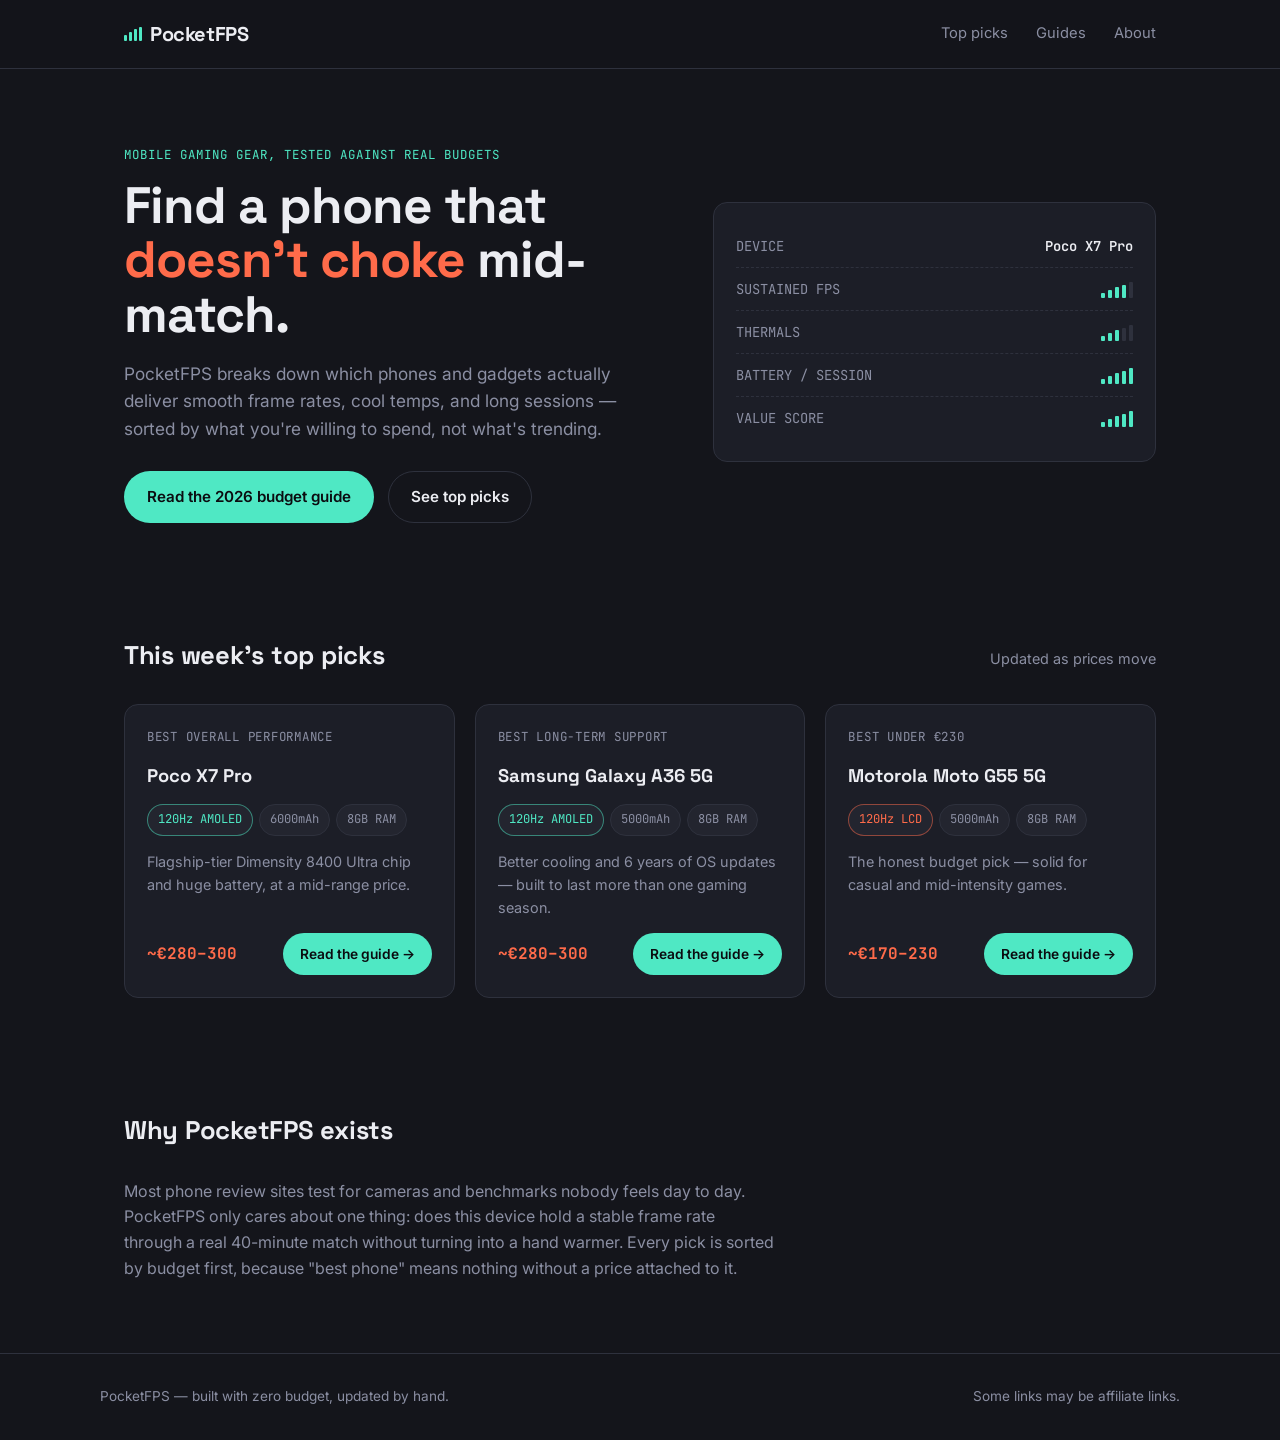
==== index.html @ 5d1fb394 "Add files via upload" ====
<!DOCTYPE html>
<html lang="en">
<head>
<meta charset="UTF-8">
<meta name="viewport" content="width=device-width, initial-scale=1.0">
<title>PocketFPS — Phones & gadgets that keep up with your game</title>
<meta name="description" content="No-fluff picks and comparisons for phones and gadgets that actually hold up for mobile gaming, at every budget.">
<link rel="preconnect" href="https://fonts.googleapis.com">
<link href="https://fonts.googleapis.com/css2?family=Space+Grotesk:wght@500;700&family=Inter:wght@400;500;600&family=JetBrains+Mono:wght@400;500&display=swap" rel="stylesheet">
<link rel="stylesheet" href="style.css">
</head>
<body>

<header class="site">
  <div class="site-header-inner">
    <a href="index.html" class="logo">
      <span class="bars"><i></i><i></i><i></i><i></i></span>
      PocketFPS
    </a>
    <nav class="site-nav">
      <a href="#picks">Top picks</a>
      <a href="best-budget-gaming-phones-2026.html">Guides</a>
      <a href="#about">About</a>
    </nav>
  </div>
</header>

<section class="hero">
  <div>
    <span class="eyebrow">Mobile gaming gear, tested against real budgets</span>
    <h1 class="hero-title">Find a phone that <span class="accent">doesn't choke</span> mid-match.</h1>
    <p class="sub">PocketFPS breaks down which phones and gadgets actually deliver smooth frame rates, cool temps, and long sessions — sorted by what you're willing to spend, not what's trending.</p>
    <div style="display:flex; gap:14px; flex-wrap:wrap;">
      <a href="best-budget-gaming-phones-2026.html" class="btn btn-primary">Read the 2026 budget guide</a>
      <a href="#picks" class="btn btn-ghost">See top picks</a>
    </div>
  </div>

  <div class="device-card">
    <div class="row">
      <span class="label">DEVICE</span>
      <span class="value">Poco X7 Pro</span>
    </div>
    <div class="row">
      <span class="label">SUSTAINED FPS</span>
      <span class="value"><span class="signal s4"><i></i><i></i><i></i><i></i><i></i></span></span>
    </div>
    <div class="row">
      <span class="label">THERMALS</span>
      <span class="value"><span class="signal s3"><i></i><i></i><i></i><i></i><i></i></span></span>
    </div>
    <div class="row">
      <span class="label">BATTERY / SESSION</span>
      <span class="value"><span class="signal s5"><i></i><i></i><i></i><i></i><i></i></span></span>
    </div>
    <div class="row">
      <span class="label">VALUE SCORE</span>
      <span class="value"><span class="signal s5"><i></i><i></i><i></i><i></i><i></i></span></span>
    </div>
  </div>
</section>

<section class="section" id="picks">
  <div class="section-head">
    <h2 class="section-title">This week's top picks</h2>
    <span class="section-note">Updated as prices move</span>
  </div>

  <div class="grid">
    <div class="pick-card">
      <span class="rank">BEST OVERALL PERFORMANCE</span>
      <h3>Poco X7 Pro</h3>
      <div class="chips">
        <span class="chip mint">120Hz AMOLED</span>
        <span class="chip">6000mAh</span>
        <span class="chip">8GB RAM</span>
      </div>
      <p style="color:var(--muted); font-size:0.9rem; margin:0;">Flagship-tier Dimensity 8400 Ultra chip and huge battery, at a mid-range price.</p>
      <div class="cta">
        <span class="price">~€280–300</span>
        <a href="best-budget-gaming-phones-2026.html" class="btn btn-primary">Read the guide →</a>
      </div>
    </div>

    <div class="pick-card">
      <span class="rank">BEST LONG-TERM SUPPORT</span>
      <h3>Samsung Galaxy A36 5G</h3>
      <div class="chips">
        <span class="chip mint">120Hz AMOLED</span>
        <span class="chip">5000mAh</span>
        <span class="chip">8GB RAM</span>
      </div>
      <p style="color:var(--muted); font-size:0.9rem; margin:0;">Better cooling and 6 years of OS updates — built to last more than one gaming season.</p>
      <div class="cta">
        <span class="price">~€280–300</span>
        <a href="best-budget-gaming-phones-2026.html" class="btn btn-primary">Read the guide →</a>
      </div>
    </div>

    <div class="pick-card">
      <span class="rank">BEST UNDER €230</span>
      <h3>Motorola Moto G55 5G</h3>
      <div class="chips">
        <span class="chip coral">120Hz LCD</span>
        <span class="chip">5000mAh</span>
        <span class="chip">8GB RAM</span>
      </div>
      <p style="color:var(--muted); font-size:0.9rem; margin:0;">The honest budget pick — solid for casual and mid-intensity games.</p>
      <div class="cta">
        <span class="price">~€170–230</span>
        <a href="best-budget-gaming-phones-2026.html" class="btn btn-primary">Read the guide →</a>
      </div>
    </div>
  </div>
</section>

<section class="section" id="about">
  <div class="section-head">
    <h2 class="section-title">Why PocketFPS exists</h2>
  </div>
  <p style="max-width:65ch; color:var(--muted);">Most phone review sites test for cameras and benchmarks nobody feels day to day. PocketFPS only cares about one thing: does this device hold a stable frame rate through a real 40-minute match without turning into a hand warmer. Every pick is sorted by budget first, because "best phone" means nothing without a price attached to it.</p>
</section>

<footer class="site">
  <div class="footer-inner">
    <span>PocketFPS — built with zero budget, updated by hand.</span>
    <span>Some links may be affiliate links.</span>
  </div>
</footer>

</body>
</html>
---- style.css ----
/* ============================================
   PocketFPS — design tokens
   ============================================ */
:root {
  --bg: #14151B;
  --surface: #1C1E27;
  --surface-2: #23252F;
  --text: #ECEDF2;
  --muted: #8B8FA3;
  --mint: #4FE8C4;
  --coral: #FF6B4A;
  --border: #2E313D;

  --font-display: 'Space Grotesk', 'Arial Narrow', sans-serif;
  --font-body: 'Inter', system-ui, sans-serif;
  --font-mono: 'JetBrains Mono', 'Courier New', monospace;

  --radius: 14px;
  --max-w: 1080px;
}

* { box-sizing: border-box; }

html { scroll-behavior: smooth; }

@media (prefers-reduced-motion: reduce) {
  html { scroll-behavior: auto; }
  * { animation: none !important; transition: none !important; }
}

body {
  margin: 0;
  background: var(--bg);
  color: var(--text);
  font-family: var(--font-body);
  line-height: 1.6;
  -webkit-font-smoothing: antialiased;
}

a { color: inherit; }

:focus-visible {
  outline: 2px solid var(--mint);
  outline-offset: 2px;
}

.wrap {
  max-width: var(--max-w);
  margin: 0 auto;
  padding: 0 24px;
}

/* ---------- Header ---------- */
header.site {
  border-bottom: 1px solid var(--border);
  position: sticky;
  top: 0;
  background: rgba(20, 21, 27, 0.92);
  backdrop-filter: blur(8px);
  z-index: 20;
}

.site-header-inner {
  display: flex;
  align-items: center;
  justify-content: space-between;
  padding: 18px 24px;
  max-width: var(--max-w);
  margin: 0 auto;
}

.logo {
  font-family: var(--font-display);
  font-weight: 700;
  font-size: 1.25rem;
  letter-spacing: -0.02em;
  text-decoration: none;
  display: flex;
  align-items: center;
  gap: 8px;
}

.logo .bars { display: inline-flex; align-items: flex-end; gap: 2px; height: 14px; }
.logo .bars i {
  display: block;
  width: 3px;
  background: var(--mint);
  border-radius: 1px;
}
.logo .bars i:nth-child(1) { height: 40%; }
.logo .bars i:nth-child(2) { height: 65%; }
.logo .bars i:nth-child(3) { height: 85%; }
.logo .bars i:nth-child(4) { height: 100%; }

nav.site-nav { display: flex; gap: 28px; font-size: 0.92rem; color: var(--muted); }
nav.site-nav a { text-decoration: none; }
nav.site-nav a:hover { color: var(--text); }

/* ---------- Hero ---------- */
.hero {
  padding: 72px 24px 56px;
  display: grid;
  grid-template-columns: 1.1fr 0.9fr;
  gap: 48px;
  align-items: center;
  max-width: var(--max-w);
  margin: 0 auto;
}

@media (max-width: 820px) {
  .hero { grid-template-columns: 1fr; padding-top: 48px; }
}

.eyebrow {
  font-family: var(--font-mono);
  font-size: 0.78rem;
  color: var(--mint);
  letter-spacing: 0.08em;
  text-transform: uppercase;
  display: inline-block;
  margin-bottom: 14px;
}

h1.hero-title {
  font-family: var(--font-display);
  font-size: clamp(2.1rem, 4.5vw, 3.2rem);
  line-height: 1.06;
  letter-spacing: -0.02em;
  margin: 0 0 18px;
}

h1.hero-title .accent { color: var(--coral); }

.hero p.sub {
  color: var(--muted);
  font-size: 1.08rem;
  max-width: 46ch;
  margin: 0 0 28px;
}

.btn {
  display: inline-flex;
  align-items: center;
  gap: 8px;
  padding: 13px 22px;
  border-radius: 999px;
  font-weight: 600;
  font-size: 0.95rem;
  text-decoration: none;
  border: 1px solid transparent;
}
.btn-primary { background: var(--mint); color: #0B0C10; }
.btn-primary:hover { background: #6EF0D3; }
.btn-ghost { border-color: var(--border); color: var(--text); }
.btn-ghost:hover { border-color: var(--muted); }

/* ---------- Device card (signature element) ---------- */
.device-card {
  background: var(--surface);
  border: 1px solid var(--border);
  border-radius: var(--radius);
  padding: 22px;
}

.device-card .row {
  display: flex;
  justify-content: space-between;
  align-items: center;
  padding: 10px 0;
  border-bottom: 1px dashed var(--border);
  font-family: var(--font-mono);
  font-size: 0.86rem;
}
.device-card .row:last-child { border-bottom: none; }
.device-card .row .label { color: var(--muted); }
.device-card .row .value { color: var(--text); font-weight: 600; }

/* signal-bar score meter, 1-5 */
.signal {
  display: inline-flex;
  align-items: flex-end;
  gap: 3px;
  height: 16px;
  vertical-align: middle;
}
.signal i {
  width: 4px;
  border-radius: 1px;
  background: var(--border);
}
.signal i:nth-child(1) { height: 30%; }
.signal i:nth-child(2) { height: 50%; }
.signal i:nth-child(3) { height: 68%; }
.signal i:nth-child(4) { height: 84%; }
.signal i:nth-child(5) { height: 100%; }
.signal.s1 i:nth-child(1) { background: var(--mint); }
.signal.s2 i:nth-child(1), .signal.s2 i:nth-child(2) { background: var(--mint); }
.signal.s3 i:nth-child(1), .signal.s3 i:nth-child(2), .signal.s3 i:nth-child(3) { background: var(--mint); }
.signal.s4 i:nth-child(1), .signal.s4 i:nth-child(2), .signal.s4 i:nth-child(3), .signal.s4 i:nth-child(4) { background: var(--mint); }
.signal.s5 i { background: var(--mint); }

/* spec chip / battery-pill badge */
.chip {
  display: inline-flex;
  align-items: center;
  gap: 6px;
  font-family: var(--font-mono);
  font-size: 0.76rem;
  padding: 5px 10px;
  border-radius: 999px;
  border: 1px solid var(--border);
  color: var(--muted);
  background: var(--surface-2);
}
.chip.coral { border-color: rgba(255,107,74,0.5); color: var(--coral); }
.chip.mint { border-color: rgba(79,232,196,0.5); color: var(--mint); }

/* ---------- Section headings ---------- */
.section {
  padding: 56px 24px;
  max-width: var(--max-w);
  margin: 0 auto;
}
.section-head {
  display: flex;
  justify-content: space-between;
  align-items: baseline;
  margin-bottom: 28px;
  flex-wrap: wrap;
  gap: 12px;
}
h2.section-title {
  font-family: var(--font-display);
  font-size: 1.6rem;
  letter-spacing: -0.01em;
  margin: 0;
}
.section-note { color: var(--muted); font-size: 0.9rem; }

/* ---------- Pick cards grid ---------- */
.grid {
  display: grid;
  grid-template-columns: repeat(auto-fit, minmax(260px, 1fr));
  gap: 20px;
}

.pick-card {
  background: var(--surface);
  border: 1px solid var(--border);
  border-radius: var(--radius);
  padding: 22px;
  display: flex;
  flex-direction: column;
  gap: 14px;
}
.pick-card .rank {
  font-family: var(--font-mono);
  color: var(--muted);
  font-size: 0.78rem;
  letter-spacing: 0.06em;
}
.pick-card h3 {
  margin: 0;
  font-family: var(--font-display);
  font-size: 1.15rem;
}
.pick-card .price {
  font-family: var(--font-mono);
  color: var(--coral);
  font-weight: 700;
}
.pick-card .chips { display: flex; flex-wrap: wrap; gap: 6px; }
.pick-card .cta {
  margin-top: auto;
  display: flex;
  align-items: center;
  justify-content: space-between;
  gap: 12px;
}
.pick-card .cta .btn { padding: 9px 16px; font-size: 0.86rem; }

/* ---------- Article ---------- */
article.post {
  max-width: 760px;
  margin: 0 auto;
  padding: 56px 24px 80px;
}
.post-meta {
  font-family: var(--font-mono);
  font-size: 0.8rem;
  color: var(--muted);
  margin-bottom: 14px;
}
article.post h1 {
  font-family: var(--font-display);
  font-size: clamp(1.8rem, 3.4vw, 2.5rem);
  line-height: 1.12;
  margin: 0 0 22px;
}
article.post h2 {
  font-family: var(--font-display);
  font-size: 1.4rem;
  margin: 40px 0 14px;
}
article.post p { color: #D6D8E0; margin: 0 0 16px; }
article.post .lede { color: var(--text); font-size: 1.1rem; }

.callout {
  background: var(--surface);
  border: 1px solid var(--border);
  border-left: 3px solid var(--mint);
  border-radius: 8px;
  padding: 16px 18px;
  font-size: 0.92rem;
  color: var(--muted);
  margin: 24px 0;
}

table.spec-table {
  width: 100%;
  border-collapse: collapse;
  font-family: var(--font-mono);
  font-size: 0.84rem;
  margin: 20px 0 32px;
}
table.spec-table th, table.spec-table td {
  border-bottom: 1px solid var(--border);
  padding: 10px 12px;
  text-align: left;
}
table.spec-table th { color: var(--muted); font-weight: 500; }

/* ---------- Footer ---------- */
footer.site {
  border-top: 1px solid var(--border);
  padding: 32px 24px;
  color: var(--muted);
  font-size: 0.85rem;
}
.footer-inner {
  max-width: var(--max-w);
  margin: 0 auto;
  display: flex;
  justify-content: space-between;
  flex-wrap: wrap;
  gap: 10px;
}
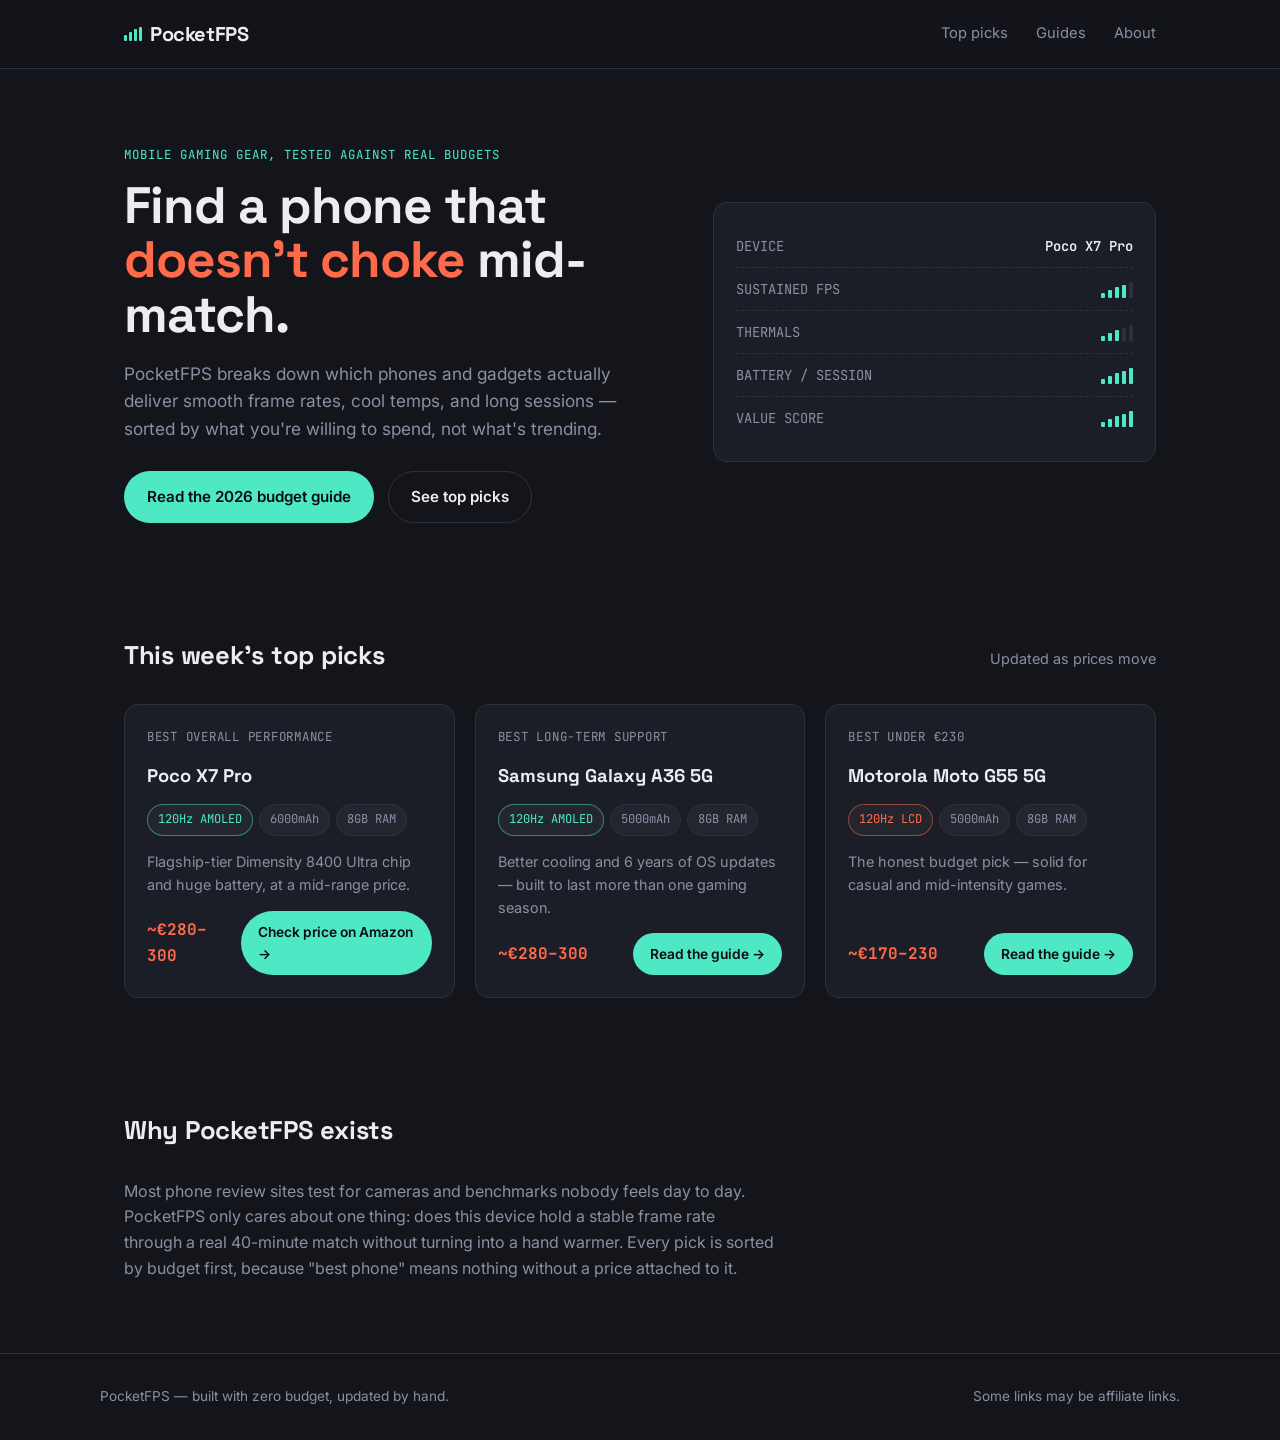
==== commit 98de6759: "Update index.html" ====
--- a/index.html
+++ b/index.html
@@ -78,7 +78,9 @@
       <p style="color:var(--muted); font-size:0.9rem; margin:0;">Flagship-tier Dimensity 8400 Ultra chip and huge battery, at a mid-range price.</p>
       <div class="cta">
         <span class="price">~€280–300</span>
-        <a href="best-budget-gaming-phones-2026.html" class="btn btn-primary">Read the guide →</a>
+        <a href="https://www.amazon.fr/-/en/Smartphone-Dimensity-8400-Ultra-Processor-HyperCharge/dp/B0DS1VS2VJ?crid=379S99R59P61X&dib=eyJ2IjoiMSJ9.[base64].xSYcqeY0ggqFHmRc0xEbyWRZU8TW9QAqCROKd1k_JqY&dib_tag=se&keywords=Poco+X7+Pro&qid=1784816529&s=specialty-aps&sprefix=poco+x7+pro%2Cspecialty-aps%2C194&sr=8-7&linkCode=ll2&tag=ilefpins-21&linkId=d4381f4cb58cd0c11b9b6e4cb8e6effd&ref_=as_li_ss_tl" class="btn btn-primary">
+Check price on Amazon →
+</a>
       </div>
     </div>
 
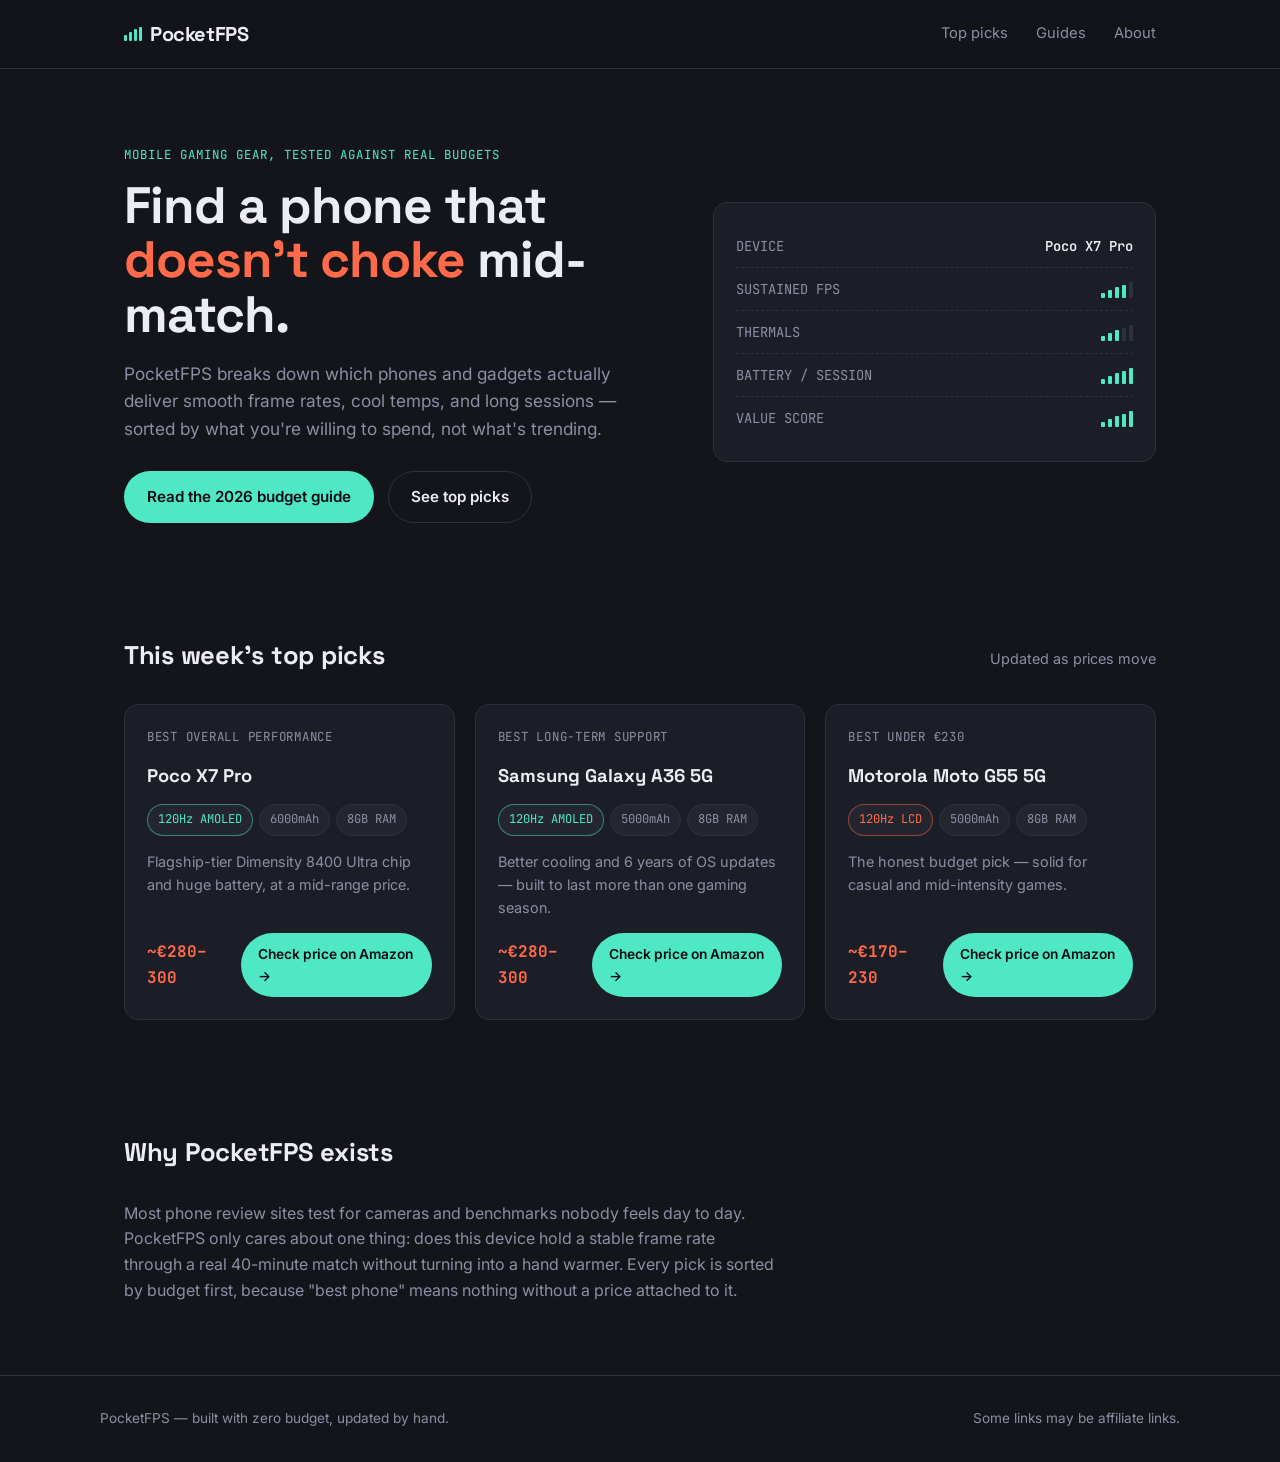
==== commit c9d980e9: "Update index.html" ====
--- a/index.html
+++ b/index.html
@@ -95,7 +95,9 @@
       <p style="color:var(--muted); font-size:0.9rem; margin:0;">Better cooling and 6 years of OS updates — built to last more than one gaming season.</p>
       <div class="cta">
         <span class="price">~€280–300</span>
-        <a href="best-budget-gaming-phones-2026.html" class="btn btn-primary">Read the guide →</a>
+        <a href="https://amzn.to/4yCDemm" class="btn btn-primary">
+Check price on Amazon →
+</a>
       </div>
     </div>
 
@@ -110,7 +112,9 @@
       <p style="color:var(--muted); font-size:0.9rem; margin:0;">The honest budget pick — solid for casual and mid-intensity games.</p>
       <div class="cta">
         <span class="price">~€170–230</span>
-        <a href="best-budget-gaming-phones-2026.html" class="btn btn-primary">Read the guide →</a>
+        <a href="https://amzn.to/4baOXyx" class="btn btn-primary">
+Check price on Amazon →
+</a>
       </div>
     </div>
   </div>
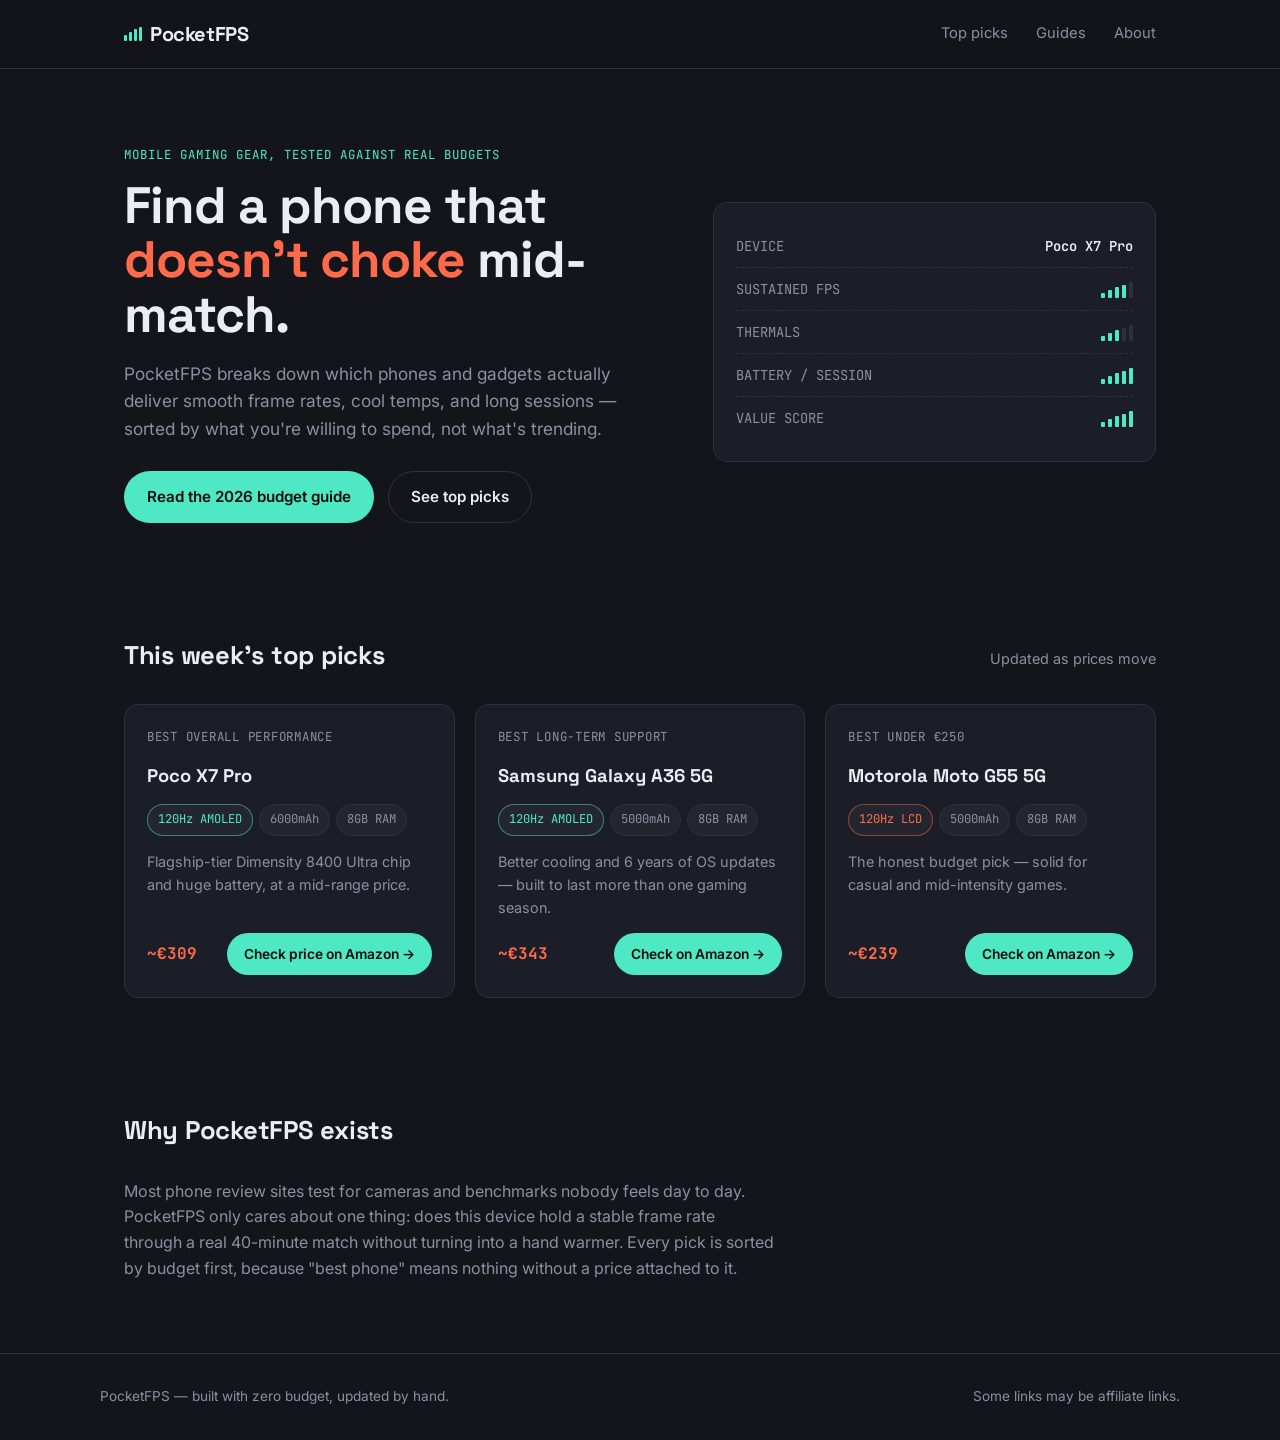
==== commit dd06bcb8: "Update index.html" ====
--- a/index.html
+++ b/index.html
@@ -77,7 +77,7 @@
       </div>
       <p style="color:var(--muted); font-size:0.9rem; margin:0;">Flagship-tier Dimensity 8400 Ultra chip and huge battery, at a mid-range price.</p>
       <div class="cta">
-        <span class="price">~€280–300</span>
+        <span class="price">~€309</span>
         <a href="https://www.amazon.fr/-/en/Smartphone-Dimensity-8400-Ultra-Processor-HyperCharge/dp/B0DS1VS2VJ?crid=379S99R59P61X&dib=eyJ2IjoiMSJ9.[base64].xSYcqeY0ggqFHmRc0xEbyWRZU8TW9QAqCROKd1k_JqY&dib_tag=se&keywords=Poco+X7+Pro&qid=1784816529&s=specialty-aps&sprefix=poco+x7+pro%2Cspecialty-aps%2C194&sr=8-7&linkCode=ll2&tag=ilefpins-21&linkId=d4381f4cb58cd0c11b9b6e4cb8e6effd&ref_=as_li_ss_tl" class="btn btn-primary">
 Check price on Amazon →
 </a>
@@ -94,15 +94,15 @@
       </div>
       <p style="color:var(--muted); font-size:0.9rem; margin:0;">Better cooling and 6 years of OS updates — built to last more than one gaming season.</p>
       <div class="cta">
-        <span class="price">~€280–300</span>
+        <span class="price">~€343</span>
         <a href="https://amzn.to/4yCDemm" class="btn btn-primary">
-Check price on Amazon →
+Check on Amazon →
 </a>
       </div>
     </div>
 
     <div class="pick-card">
-      <span class="rank">BEST UNDER €230</span>
+      <span class="rank">BEST UNDER €250</span>
       <h3>Motorola Moto G55 5G</h3>
       <div class="chips">
         <span class="chip coral">120Hz LCD</span>
@@ -111,9 +111,9 @@
       </div>
       <p style="color:var(--muted); font-size:0.9rem; margin:0;">The honest budget pick — solid for casual and mid-intensity games.</p>
       <div class="cta">
-        <span class="price">~€170–230</span>
+        <span class="price">~€239</span>
         <a href="https://amzn.to/4baOXyx" class="btn btn-primary">
-Check price on Amazon →
+Check on Amazon →
 </a>
       </div>
     </div>
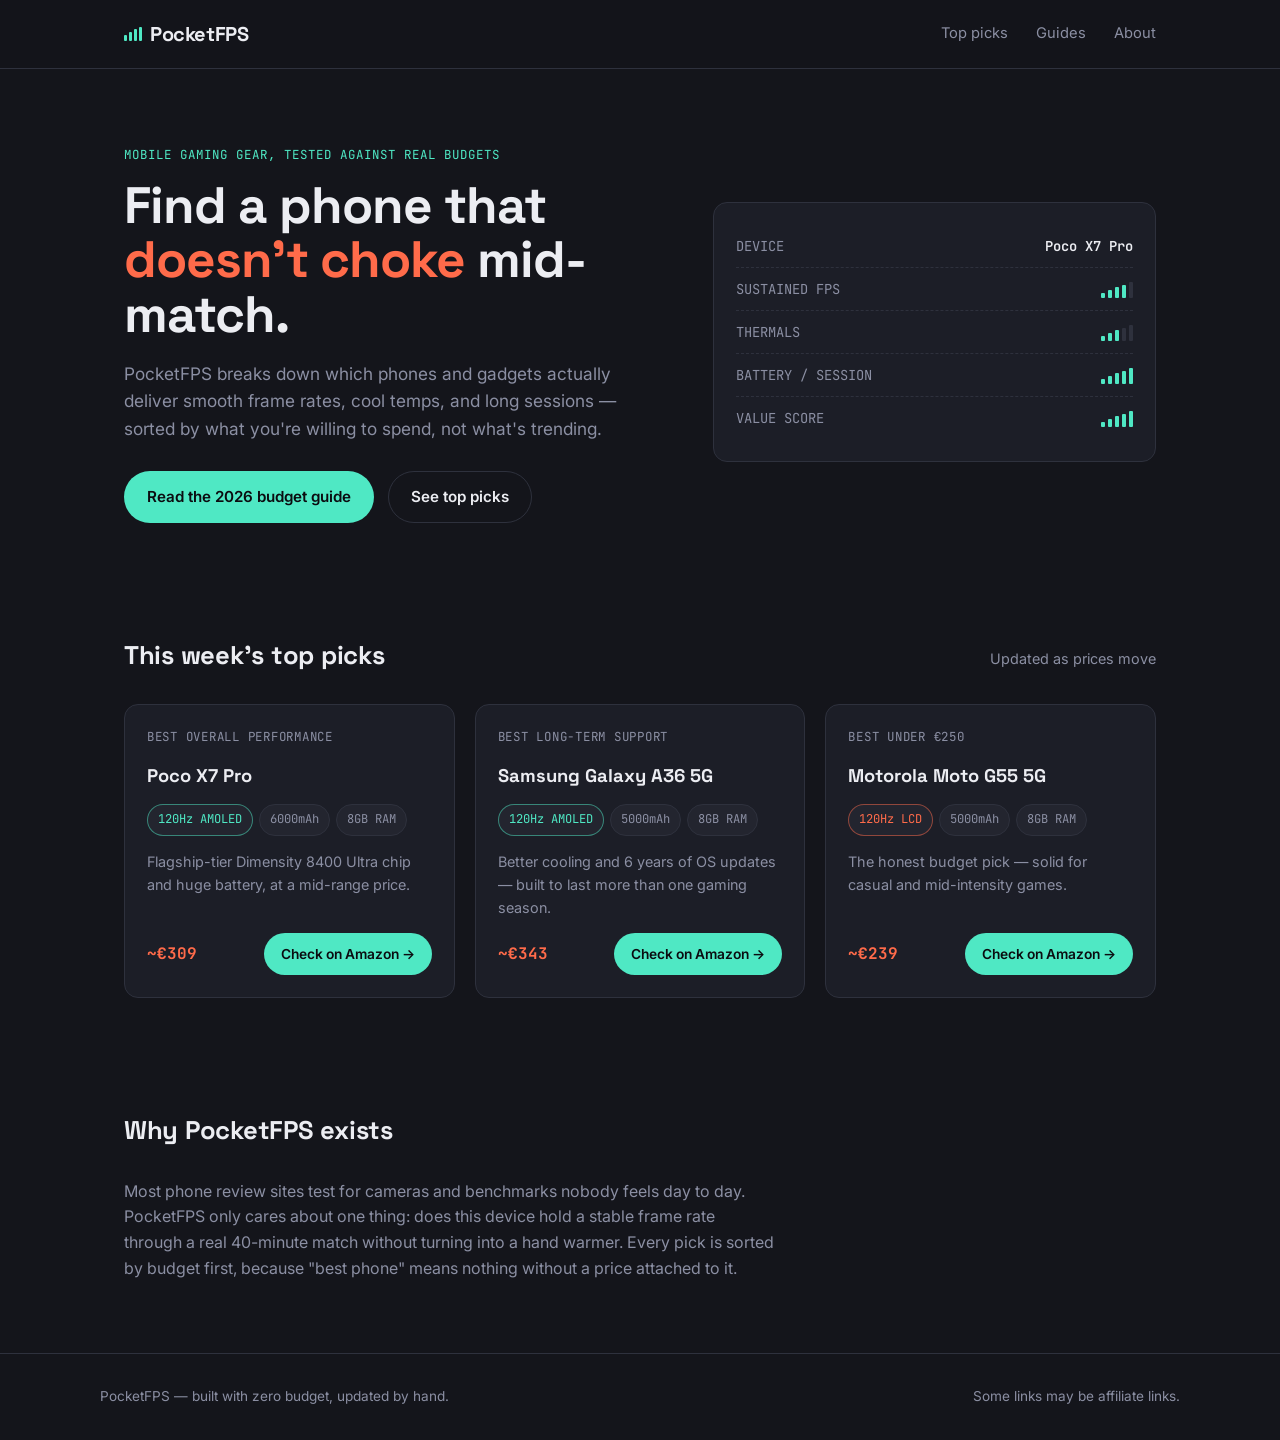
==== commit 6a415b90: "Update index.html" ====
--- a/index.html
+++ b/index.html
@@ -79,7 +79,7 @@
       <div class="cta">
         <span class="price">~€309</span>
         <a href="https://www.amazon.fr/-/en/Smartphone-Dimensity-8400-Ultra-Processor-HyperCharge/dp/B0DS1VS2VJ?crid=379S99R59P61X&dib=eyJ2IjoiMSJ9.[base64].xSYcqeY0ggqFHmRc0xEbyWRZU8TW9QAqCROKd1k_JqY&dib_tag=se&keywords=Poco+X7+Pro&qid=1784816529&s=specialty-aps&sprefix=poco+x7+pro%2Cspecialty-aps%2C194&sr=8-7&linkCode=ll2&tag=ilefpins-21&linkId=d4381f4cb58cd0c11b9b6e4cb8e6effd&ref_=as_li_ss_tl" class="btn btn-primary">
-Check price on Amazon →
+Check on Amazon →
 </a>
       </div>
     </div>
